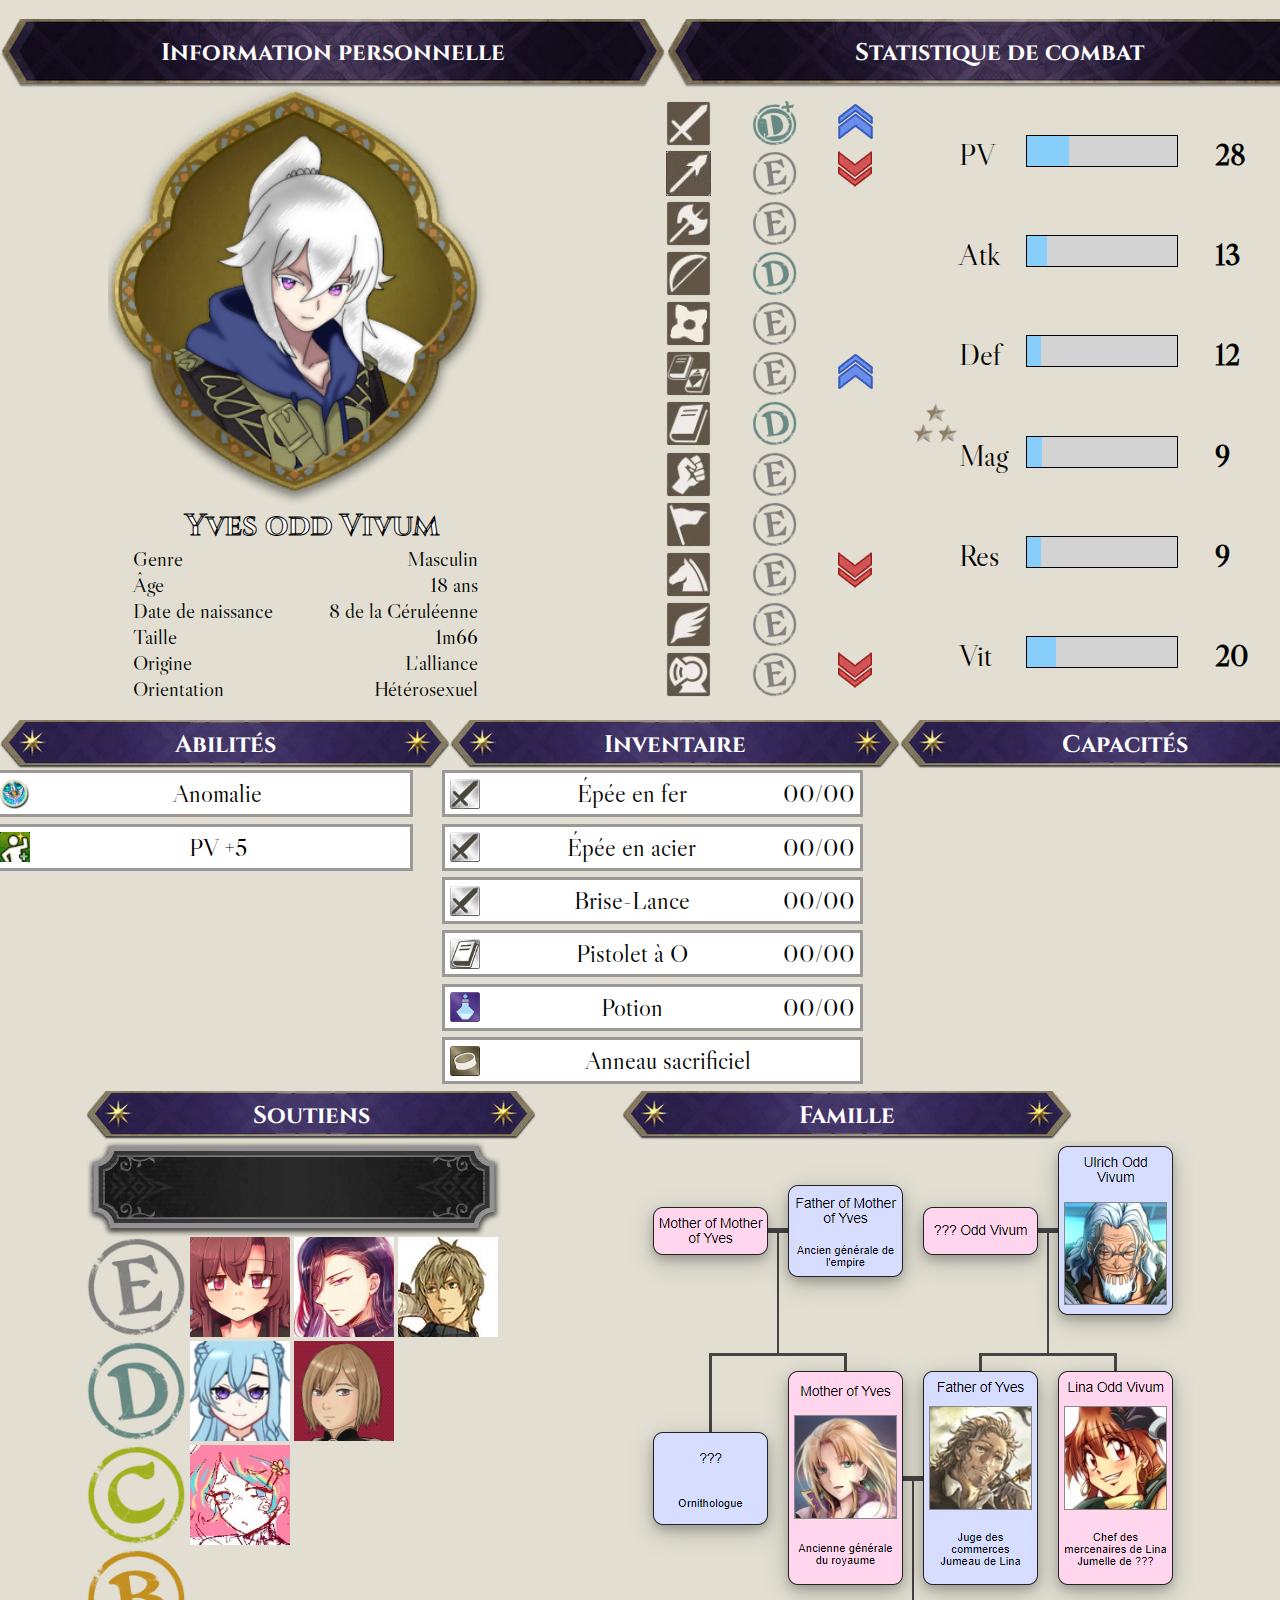
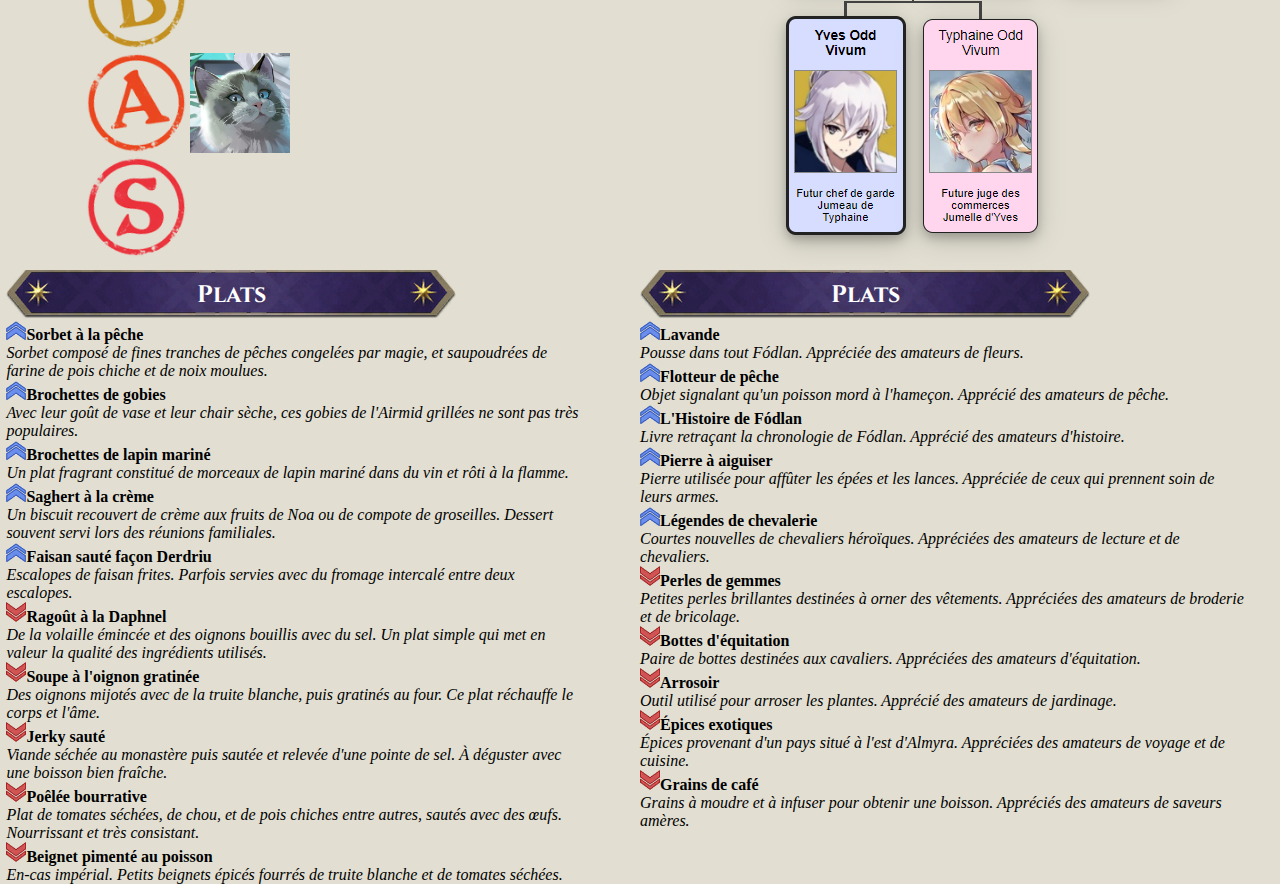
==== yves.html @ c01f5ff7 "First commit" ====
<!DOCTYPE html>
<html lang="en">
<head>
    <meta charset="UTF-8">
    <meta http-equiv="X-UA-Compatible" content="IE=edge">
    <meta name="viewport" content="width=device-width, initial-scale=1.0">
    <link rel="stylesheet" href="yves.css">
    <link rel="preconnect" href="https://fonts.googleapis.com">
    <link rel="preconnect" href="https://fonts.gstatic.com" crossorigin>
    <link href="https://fonts.googleapis.com/css2?family=Cinzel&family=Libre+Caslon+Display&display=swap" rel="stylesheet">
    
    <title>Yves Odd Vivum</title>
</head>
<body>
    <div class="PartieUne">
        <div class="Info">
            <div class="Categorie"><h2>Information personnelle</h2></div>
        <div class="introduction">
            <img src="img/YvesPortrait.png" alt="Yves portrait">
            
            <div class="metadonnee">
                <span class="Nomination"><h2>Yves odd Vivum</h2></span>
                <span class="Genre Titre">Genre</span><span class="Genre Reponse">Masculin</span> 
                <span class="Age Titre">Âge</span><span class="Age Reponse">18 ans</span>
                <span class="Anniv Titre">Date de naissance</span><span class="Anniv Reponse">8 de la Céruléenne</span>
                <span class="Taille Titre">Taille</span><span class="Taille Reponse">1m66</span>
                <span class="Origine Titre">Origine</span><span class="Origine Reponse">L'alliance</span>
                <span class="Orientation Titre">Orientation</span><span class="Orientation Reponse">Hétérosexuel</span>
            </div>
        </div>
    </div>
    
    <div class="Combat">
        <div class="Categorie"><h2>Statistique de combat</h2></div>
        <div class="Arme">
            <div class="ArmeSprites Epee"><img src="img/Epee.png" alt=""></div><div class="ArmeMaitrise Epee"><img src="img/D+.png" alt=""></div><div class="BonMal Epee"><img src="img/Yes.png" alt=""></div><div class="Buiding Epee"><img src="img/Nothing.png" alt=""></div>
            <div class="ArmeSprites Lance"><img src="img/Lance.jpg" alt=""></div><div class="ArmeMaitrise Lance"><img src="img/E.png" alt=""></div><div class="BonMal Lance"><img src="img/Non.png" alt=""></div><div class="Buiding Lance"><img src="img/Nothing.png" alt=""></div>
            <div class="ArmeSprites Hache"><img src="img/Hache.png" alt=""></div><div class="ArmeMaitrise Hache"><img src="img/E.png" alt=""></div><div class="BonMal Hache"><img src="img/Nothing.png" alt=""></div><div class="Buiding Hache"><img src="img/Nothing.png" alt=""></div>
            <div class="ArmeSprites Jet"><img src="img/Jet.png" alt=""></div><div class="ArmeMaitrise Jet"><img src="img/E.png" alt=""></div><div class="BonMal Jet"><img src="img/Nothing.png" alt=""></div><div class="Buiding Jet"><img src="img/Nothing.png" alt=""></div>
            <div class="ArmeSprites Melee"><img src="img/Melée.png" alt=""></div><div class="ArmeMaitrise Melee"><img src="img/E.png" alt=""></div><div class="BonMal Melee"><img src="img/Nothing.png" alt=""></div><div class="Buiding Melee"><img src="img/Nothing.png" alt=""></div>
            <div class="ArmeSprites Arc"><img src="img/Arc.png" alt=""></div><div class="ArmeMaitrise Arc"><img src="img/D.png" alt=""></div><div class="BonMal Arc"><img src="img/Nothing.png" alt=""></div><div class="Buiding Arc"><img src="img/Nothing.png" alt=""></div>
            <div class="ArmeSprites Foi"><img src="img/Foi.png" alt=""></div><div class="ArmeMaitrise Foi"><img src="img/D.png" alt=""></div><div class="BonMal Foi"><img src="img/Nothing.png" alt=""></div><div class="Buiding Foi"><img src="img/Buidding.png" alt=""></div>
            <div class="ArmeSprites Magie"><img src="img/Raison.png" alt=""></div><div class="ArmeMaitrise Magie"><img src="img/E.png" alt=""></div><div class="BonMal Magie"><img src="img/Yes.png" alt=""></div><div class="Buiding Magie"><img src="img/Nothing.png" alt=""></div>
            <div class="ArmeSprites Autorite"><img src="img/Autorite.png" alt=""></div><div class="ArmeMaitrise Autorite"><img src="img/E.png" alt=""></div><div class="BonMal Autorite"><img src="img/Nothing.png" alt=""></div><div class="Buiding Autorite"><img src="img/Nothing.png" alt=""></div>
            <div class="ArmeSprites Cheval"><img src="img/Cheval.png" alt=""></div><div class="ArmeMaitrise Cheval"><img src="img/E.png" alt=""></div><div class="BonMal Cheval"><img src="img/Non.png" alt=""></div><div class="Buiding Cheval"><img src="img/Nothing.png" alt=""></div>
            <div class="ArmeSprites Vol"><img src="img/Vol.png" alt=""></div><div class="ArmeMaitrise Vol"><img src="img/E.png" alt=""></div><div class="BonMal Vol"><img src="img/Nothing.png" alt=""></div><div class="Buiding Vol"><img src="img/Nothing.png" alt=""></div>
            <div class="ArmeSprites Cuirasse"><img src="img/Cuirassé.png" alt=""></div><div class="ArmeMaitrise Cuirasse"><img src="img/E.png" alt=""></div><div class="BonMal Cuirasse"><img src="img/Non.png" alt=""></div><div class="Buiding Cuirasse"><img src="img/Nothing.png" alt=""></div>
        </div>
        <div class="Statistique">
            <div class="Stat PV">PV</div><div class="Graphique PV"><div class="ActuelPV PV"></div><div class="ManquantPV PV"></div></div><div class="Number PV">28</div>
            <div class="Stat Atk">Atk</div><div class="Graphique Atk"><div class="ActuelAtk Atk"></div><div class="ManquantAtk Atk"></div></div><div class="Number Atk">13</div>
            <div class="Stat Def">Def</div><div class="Graphique Def"><div class="ActuelDef Def"></div><div class="ManquantDef Def"></div></div><div class="Number Def">12</div>
            <div class="Stat MagieStat">Mag</div><div class="Graphique MagieStat"><div class="ActuelMagie MagieStat"></div><div class="ManquantMagie MagieStat"></div></div><div class="Number MagieStat">9</div>
            <div class="Stat Res">Res</div><div class="Graphique Res"><div class="ActuelRes Res"></div><div class="ManquantRes Res"></div></div><div class="Number Res">9</div>
            <div class="Stat Vit">Vit</div><div class="Graphique Vit"><div class="ActuelVit Vit"></div><div class="ManquantVit Vit"></div></div><div class="Number Vit">20</div>
        </div>
    </div>
</div>

<div class="PartieDeux">
    <div id="detailItem" class="hide">
</div>
    <div class="Abilites">
        <div class="categorieDeux"><h2>Abilités</h2></div>
        <div class="AbiliteListe">
            <div class="Item"><div class="TypeInventaire"><img src="img/yvestalent.png" id="anomalie" alt=""><span class="NomInventaire">Anomalie</span><span class="DurabiliteInventaire"></span></div></div>
            <div class="Item"><div class="TypeInventaire"><img src="img/PV.jpg" id="PV5" alt=""><span class="NomInventaire">PV +5</span><span class="DurabiliteInventaire"></span></div></div>
        </div>

    </div>

    <div class="Inventaire">
        <div class="categorieDeux"><h2>Inventaire</h2></div>
        <div class="Inventory">
            <div class="Item"><div class="TypeInventaire"><img src="img/Sword.png" id="epeeenfer" alt=""><span class="NomInventaire">Épée en fer</span><span class="DurabiliteInventaire">00/00</span></div></div>
            <div class="Item"><div class="TypeInventaire"><img src="img/Sword.png" id="epeeenacier" alt=""><span class="NomInventaire">Épée en acier</span><span class="DurabiliteInventaire">00/00</span></div></div>
            <div class="Item"><div class="TypeInventaire"><img src="img/Sword.png" id="briselance" alt=""><span class="NomInventaire">Brise-Lance</span><span class="DurabiliteInventaire">00/00</span></div></div>
            <div class="Item"><div class="TypeInventaire"><img src="img/Light.png" id="pistoletao" alt=""><span class="NomInventaire">Pistolet à O</span><span class="DurabiliteInventaire">00/00</span></div></div>
            <div class="Item"><div class="TypeInventaire"><img src="img/Popo.png" id="potion" alt=""><span class="NomInventaire">Potion</span><span class="DurabiliteInventaire">00/00</span></div></div>
            <div class="Item"><div class="TypeInventaire"><img src="img/ring.png" id="anneausacrificiel" alt=""><span class="NomInventaire">Anneau sacrificiel</span><span class="DurabiliteInventaire"></span></div></div>
        </div>
    </div>

    <div class="Capacite">
        <div class="categorieDeux"><h2>Capacités</h2></div>

        </div>
    </div>
</div>

<div class="PartieTrois">

    <div class="Soutien"> 
        <div class="categorieDeux"><h2>Soutiens</h2></div>
        <div id="NomPerso"></div>
        <div class="SoutienVisible">
            <img src="img/E.png" alt="">
            <img src="img/Lune.png" id="Lune" alt="">
            <img src="img/Roberto.png" id="Roberto" alt="">
            <img src="img/Vyka.png" id="Vyke" alt="">
            <br>
            <img src="img/D.png" alt="">
            <img src="img/Klemens.png" id="Klemens" alt=""> 
            <img src="img/Laenery.png" id="Laenery" alt="">
            <br>
            <img src="img/c.png" alt="">
            <img src="img/AMalya.png" id="Amalya" alt="">
            <br>
            <img src="img/b.png" alt="">
            <br>
            <img src="img/A.png" alt="">
            <img src="img/Marcel.png" id="Marcel" alt="">
            <br>
            <img src="img/S.png" alt="">
        </div>
    </div>
        
    <div class="Famille">
        <div class="categorieDeux"><h2>Famille</h2></div>
        <img src="img/Famille.png" alt="">
    </div>
</div>

<div class="PartieQuatre">
    <div class="plat">
        <div class="categorieDeux"><h2>Plats</h2></div>
        <img src="img/Yes.png" alt=""><span class="NomDuPlat">Sorbet à la pêche</span><br><span class="DescriptionDuPlat">Sorbet composé de fines tranches de pêches congelées par magie, et saupoudrées de farine de pois chiche et de noix moulues.</span><br>
        <img src="img/Yes.png" alt=""><span class="NomDuPlat">Brochettes de gobies</span><br><span class="DescriptionDuPlat">Avec leur goût de vase et leur chair sèche, ces gobies de l'Airmid grillées ne sont pas très populaires.</span><br>
        <img src="img/Yes.png" alt=""><span class="NomDuPlat">Brochettes de lapin mariné</span><br><span class="DescriptionDuPlat">Un plat fragrant constitué de morceaux de lapin mariné dans du vin et rôti à la flamme.</span><br>
        <img src="img/Yes.png" alt=""><span class="NomDuPlat">Saghert à la crème</span><br><span class="DescriptionDuPlat">Un biscuit recouvert de crème aux fruits de Noa ou de compote de groseilles. Dessert souvent servi lors des réunions familiales.</span><br>
        <img src="img/Yes.png" alt=""><span class="NomDuPlat">Faisan sauté façon Derdriu</span><br><span class="DescriptionDuPlat">Escalopes de faisan frites. Parfois servies avec du fromage intercalé entre deux escalopes.</span><br>
        <img src="img/Non.png" alt=""><span class="NomDuPlat">Ragoût à la Daphnel</span><br><span class="DescriptionDuPlat">De la volaille émincée et des oignons bouillis avec du sel. Un plat simple qui met en valeur la qualité des ingrédients utilisés.</span><br>
        <img src="img/Non.png" alt=""><span class="NomDuPlat">Soupe à l'oignon gratinée</span><br><span class="DescriptionDuPlat">Des oignons mijotés avec de la truite blanche, puis gratinés au four. Ce plat réchauffe le corps et l'âme.</span><br>
        <img src="img/Non.png" alt=""><span class="NomDuPlat">Jerky sauté</span><br><span class="DescriptionDuPlat">Viande séchée au monastère puis sautée et relevée d'une pointe de sel. À déguster avec une boisson bien fraîche.</span><br>
        <img src="img/Non.png" alt=""><span class="NomDuPlat">Poêlée bourrative</span><br><span class="DescriptionDuPlat">Plat de tomates séchées, de chou, et de pois chiches entre autres, sautés avec des œufs. Nourrissant et très consistant.</span><br>
        <img src="img/Non.png" alt=""><span class="NomDuPlat">Beignet pimenté au poisson</span><br><span class="DescriptionDuPlat">En-cas impérial. Petits beignets épicés fourrés de truite blanche et de tomates séchées.</span><br>
    </div>

    <div class="Cadeaux">
        <div class="categorieDeux"><h2>Plats</h2></div>
        <img src="img/Yes.png" alt=""><span class="NomDuPlat">Lavande</span><br><span class="DescriptionDuPlat">Pousse dans tout Fódlan. Appréciée des amateurs de fleurs.</span><br>
        <img src="img/Yes.png" alt=""><span class="NomDuPlat">Flotteur de pêche</span><br><span class="DescriptionDuPlat">Objet signalant qu'un poisson mord à l'hameçon. Apprécié des amateurs de pêche.</span><br>
        <img src="img/Yes.png" alt=""><span class="NomDuPlat">L'Histoire de Fódlan</span><br><span class="DescriptionDuPlat">Livre retraçant la chronologie de Fódlan. Apprécié des amateurs d'histoire.</span><br>
        <img src="img/Yes.png" alt=""><span class="NomDuPlat">Pierre à aiguiser</span><br><span class="DescriptionDuPlat">Pierre utilisée pour affûter les épées et les lances. Appréciée de ceux qui prennent soin de leurs armes.</span><br>
        <img src="img/Yes.png" alt=""><span class="NomDuPlat">Légendes de chevalerie</span><br><span class="DescriptionDuPlat">Courtes nouvelles de chevaliers héroïques. Appréciées des amateurs de lecture et de chevaliers.</span><br>
        <img src="img/Non.png" alt=""><span class="NomDuPlat">Perles de gemmes</span><br><span class="DescriptionDuPlat">Petites perles brillantes destinées à orner des vêtements. Appréciées des amateurs de broderie et de bricolage.</span><br>
        <img src="img/Non.png" alt=""><span class="NomDuPlat">Bottes d'équitation</span><br><span class="DescriptionDuPlat">Paire de bottes destinées aux cavaliers. Appréciées des amateurs d'équitation.</span><br>
        <img src="img/Non.png" alt=""><span class="NomDuPlat">Arrosoir</span><br><span class="DescriptionDuPlat">Outil utilisé pour arroser les plantes. Apprécié des amateurs de jardinage.</span><br>
        <img src="img/Non.png" alt=""><span class="NomDuPlat">Épices exotiques</span><br><span class="DescriptionDuPlat">Épices provenant d'un pays situé à l'est d'Almyra. Appréciées des amateurs de voyage et de cuisine.</span><br>
        <img src="img/Non.png" alt=""><span class="NomDuPlat">Grains de café</span><br><span class="DescriptionDuPlat">Grains à moudre et à infuser pour obtenir une boisson. Appréciés des amateurs de saveurs amères.</span><br>
    </div>

</div>
    
<script src="yves.js" defer></script>
</body>
</html>
---- yves.css ----
*{
    padding: 0;
    margin: 0;
}

@import url('https://fonts.googleapis.com/css2?family=Cinzel&display=swap');

body{
    background-color: #E2DFD2;
}

h2{
    color: white;
    font-family: 'Cinzel', serif;
    text-align: center;
}

.PartieUne{
    display: grid;
    grid-column: repeat(2, 1fr);
    margin-top: 2vh;
    font-family: 'Libre Caslon Display', serif;
}

.Info{
    grid-column: 1;

}

.Combat{
    grid-column: 2;
}

.Categorie{
    background-image: url(img/Titre.png);
    background-repeat: no-repeat;
    width: 666px;
    height: 69px;
    display: flex;
    justify-content: center;
    align-items: center;
}

.categorieDeux{
    background-image: url(img/TitreDeux.png);
    background-repeat: none;
    width: 450px;
    height: 50px;
    display: flex;
    justify-content: center;
    align-items: center;
}

.introduction{
    display: flex;
    flex-direction: column;
    width: 30vw;
    justify-content: center;
    transform: translateX(-50%);
    margin-left: 45%;
}

.introduction>img{
    width: 30vw;
}

.metadonnee{
    margin-left: 2vw;
    display: grid;
    grid-column: repeat(2, 1fr);
    font-size: 21px;
}

.Nomination{
    grid-column: 1/3;
    text-align: center;
}
    .Nomination>h2{
        color: white;
        font-family: 'Cinzel', serif;
        -webkit-text-stroke: 1px black;
        display: flex;
        font-size: 30px;
        justify-content: center;
    }

.Question{
    grid-column: 1;
    text-align: right;
    height: 15px;
    width: 15vw;
}

.Reponse{
    grid-column: 2;
    text-align: left;
    height: 15px;
    width: 15vw;
    text-align: end;
}
    
.Genre{
    grid-row: 2;
}

.Age{
    grid-row: 3;
}

.Anniv{
    grid-row: 4;
}

.Taille{
    grid-row: 5;
}

.Origine{
    grid-row: 6;
}

.Orientation{
    grid-row: 7;
}

.Combat{
    display: grid;
    grid-column: repeat(2, 50px);
    grid-column: 2;
}

.Arme{
    grid-column: 1;
    display: grid;
    grid-column: repeat(4, 50px);
    width: 50%;
}

.ArmeSprites{
    grid-column: 1;
}

.ArmeSprites>img, .ArmeMaitrise>img{
    height: 45px;
    width: 45px;
}


.ArmeMaitrise{
    grid-column: 2;
}

.BonMal{
    grid-column: 3;
}

.Buidding{
    grid-column: 4;
}

.Epee{
    grid-row: 1;
}

.Lance{
    grid-row: 2;
}

.Hache{
    grid-row: 3;
}

.Arc{
    grid-row: 4;
}

.Jet{
    grid-row: 5;
}

.Magie{
    grid-row: 6;
}

.Foi{
    grid-row:7;
}

.Melee{
    grid-row: 8;
}

.Autorite{
    grid-row: 9;
}

.Cheval{
    grid-row: 10;
}

.Vol{
    grid-row: 11;
}

.Cuirase{
    grid-row: 12;
}

.Statistique{
    display: grid;
    grid-column: 2;
    margin-left: -450px;
    justify-content: space-evenly;
    align-items: center;
}

.Stat{
    font-size: 30px;
    grid-column: 1;
    width: 30px;
    height: 30px;
}

.ActuelPV, .ActuelAtk, .ActuelDef, .ActuelMagie, .ActuelRes, .ActuelVit{
    background-color: lightskyblue;
    height: 30px;
}

.ManquantPV, .ManquantAtk, .ManquantDef, .ManquantMagie, .ManquantRes, .ManquantVit {
    background-color: lightgrey;
    height: 30px;
}

.ActuelPV{
    width: 28%;
}

.ManquantPV{
    width: 72%;
}

.ActuelAtk{
    width: 13%;
}

.ManquantAtk{
    width: 87%;
}

.ActuelDef{
    width: 9%;
}

.ManquantDef{
    width: 91%;
}

.ActuelMagie{
    width: 10%;
}

.ManquantMagie{
    width: 90%;
}

.ActuelRes{
    width: 9%;
}

.ManquantRes{
    width: 91%;
}

.ActuelVit{
    width: 19%;
}

.ManquantVit{
    width: 81%;
}

.Graphique{
    grid: 2;
    height: 30px;
    width: 150px;
    display: flex;
    background-color: none;
    border: solid black 1px;
    margin-left: -40px;
}

.Number{
    font-size: 30px;
    grid-column: 3;
    height: 30px;
    margin-left: -40px;
    font-weight: bold;
}

.PV{
    grid-row: 1;
}

.Atk{
    grid-row: 2;
}

.Def{
    grid-row: 3;
}

.MagieStat{
    grid-row: 4;
}

.Res{
    grid-row: 5;
}

.Vit{
    grid-row: 6;
}

.PartieDeux{
    display: grid;
    grid-column: repeat(3, 1fr);
    margin-top: 2vh;
    width: 100%;
    font-family: 'Libre Caslon Display', serif;
}

.Abilites{
    grid-column: 1;
}

.AbiliteListe{
    display: flex;
    flex-direction: column;
    align-items: center;
}

.Inventaire{
    grid-column: 2;
}

.Inventory{
    display: flex;
    flex-direction: column;
    align-items: center;
}

.TypeInventaire{
    display: flex;
    align-items: center;
    justify-content: space-between;
}

.Item{
    width: 90%;
    display: inline;
    border: #9D9898 solid 3px;
    margin-bottom: 0.5vw;
    margin-left: -10%;
    background-color: #ffffff;   
    padding: 5px;
}

.TypeInventaire>img{
    height: 30px;

}

.Capacite{
    grid-column: 3;
}

.NomInventaire, .DurabiliteInventaire{
    font-size: 25px;
}


.DurabiliteInventaire{
    float: right;
}

#detailItem{
    position:absolute;
    background-image: url(img/FondInfo.png);
    background-size: cover;
    height: 350px;
    width: 350px;
    margin-left: 5%;
    color:white;
    font-size: 20px;
    padding: 25px;
}

.PartieTrois{
    display: grid;
    justify-items: center;
    justify-content: space-evenly;
}

.hide{
    display: none;
}

.Soutien{
    grid-column: 1;
}

.SoutienVisible>img{
    height: 100px;
}

.Famille{
    grid-column: 2;
}

#NomPerso{
    background-image: url(img/NomArme.png);
    width: 416px;
    height: 96px;
    display: flex;
    justify-content: center;
    align-items: center;
}

.NomPersonnage{
    text-align: center;
    line-height: 50%;
    font-size: 30px;
    color: white;
    font-family: 'Cinzel', serif;
}

.PartieQuatre{
    display: grid;
}

.plat{
    grid-column: 1;
    margin-left: 1%;
    width: 90%;
}

.plat>img, .Cadeaux>img{
    width: 20px;
    height: 20px;
}

.NomDuPlat{
    font-weight: bold;
}

.DescriptionDuPlat{
    font-style: italic;
}

.Cadeaux{
    grid-column: 2;
    margin-right: 1%;
    width: 95%;
}
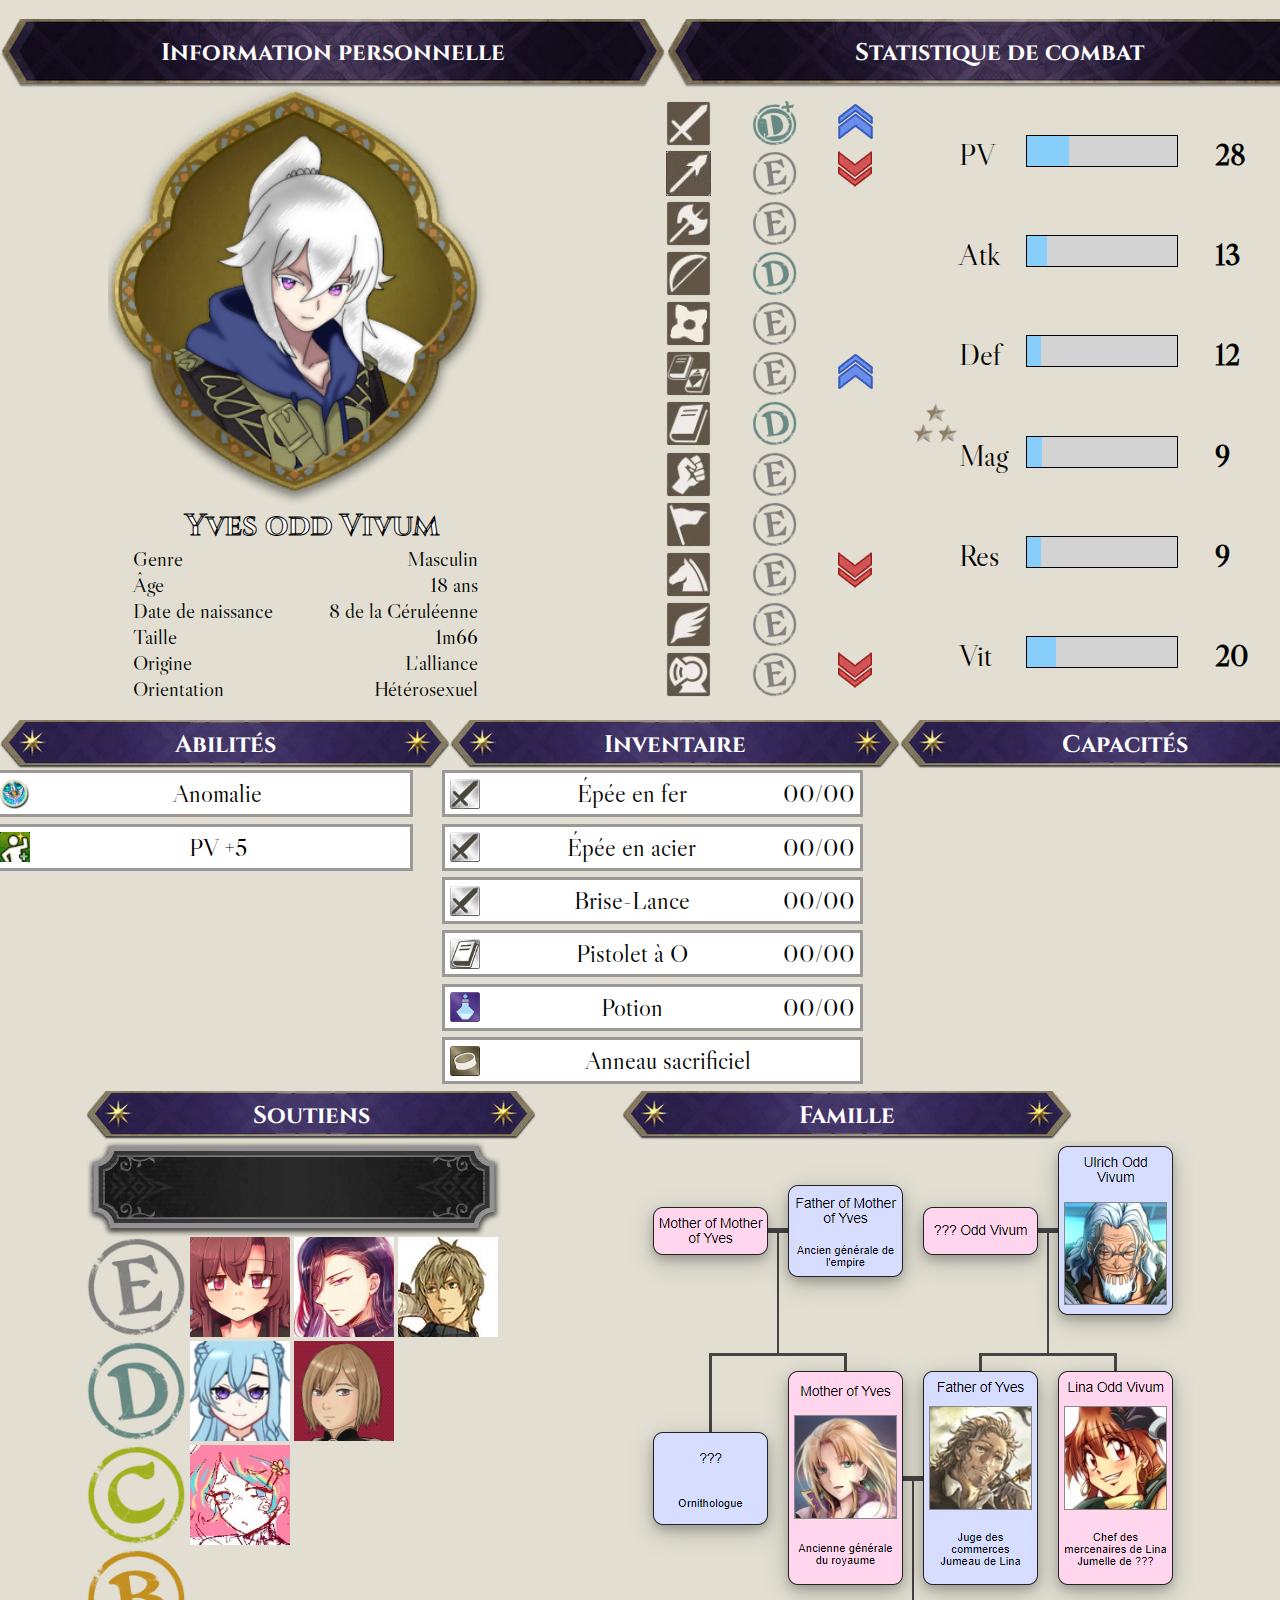
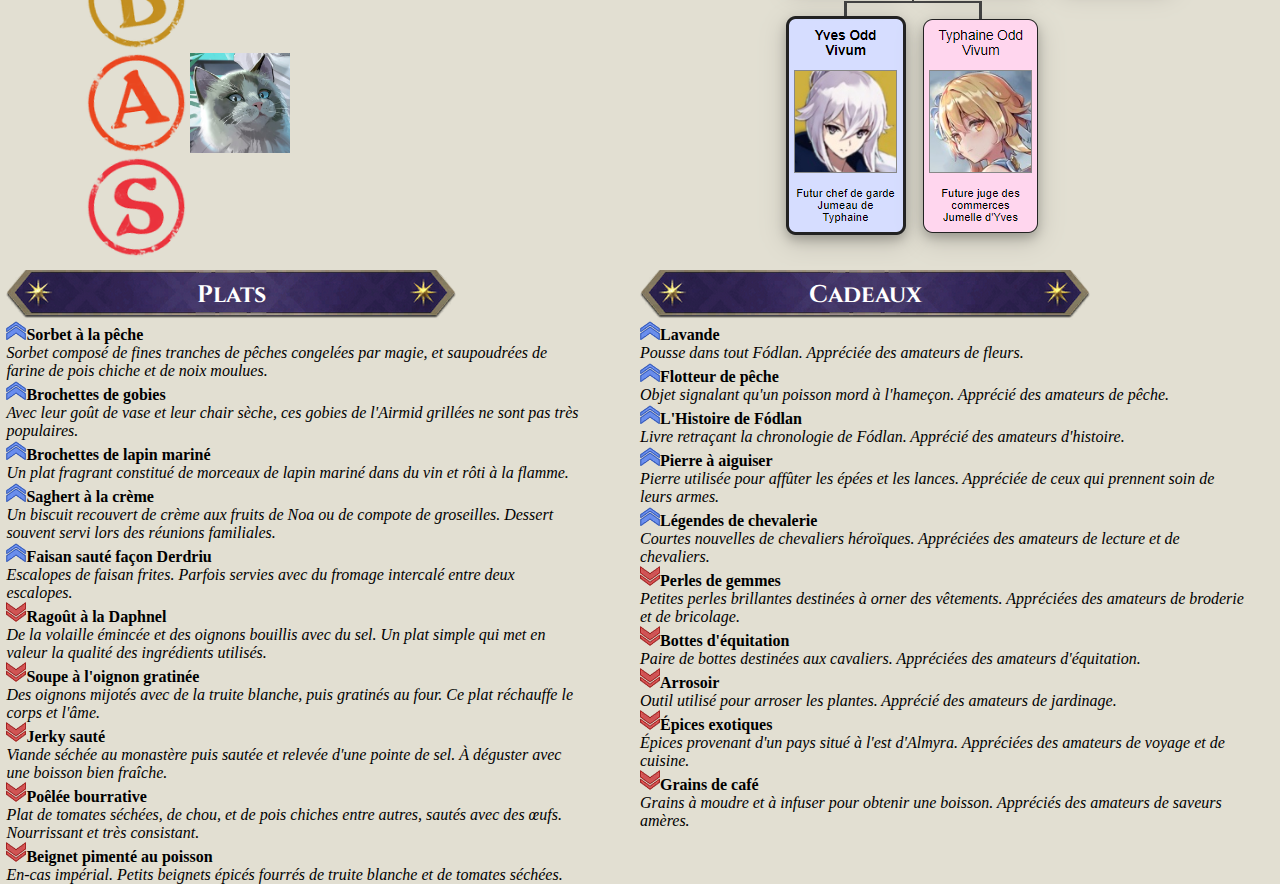
==== commit e4bbfc78: "Update yves.html" ====
--- a/yves.html
+++ b/yves.html
@@ -137,7 +137,7 @@
     </div>
 
     <div class="Cadeaux">
-        <div class="categorieDeux"><h2>Plats</h2></div>
+        <div class="categorieDeux"><h2>Cadeaux</h2></div>
         <img src="img/Yes.png" alt=""><span class="NomDuPlat">Lavande</span><br><span class="DescriptionDuPlat">Pousse dans tout Fódlan. Appréciée des amateurs de fleurs.</span><br>
         <img src="img/Yes.png" alt=""><span class="NomDuPlat">Flotteur de pêche</span><br><span class="DescriptionDuPlat">Objet signalant qu'un poisson mord à l'hameçon. Apprécié des amateurs de pêche.</span><br>
         <img src="img/Yes.png" alt=""><span class="NomDuPlat">L'Histoire de Fódlan</span><br><span class="DescriptionDuPlat">Livre retraçant la chronologie de Fódlan. Apprécié des amateurs d'histoire.</span><br>
@@ -154,4 +154,4 @@
     
 <script src="yves.js" defer></script>
 </body>
-</html>+</html>
